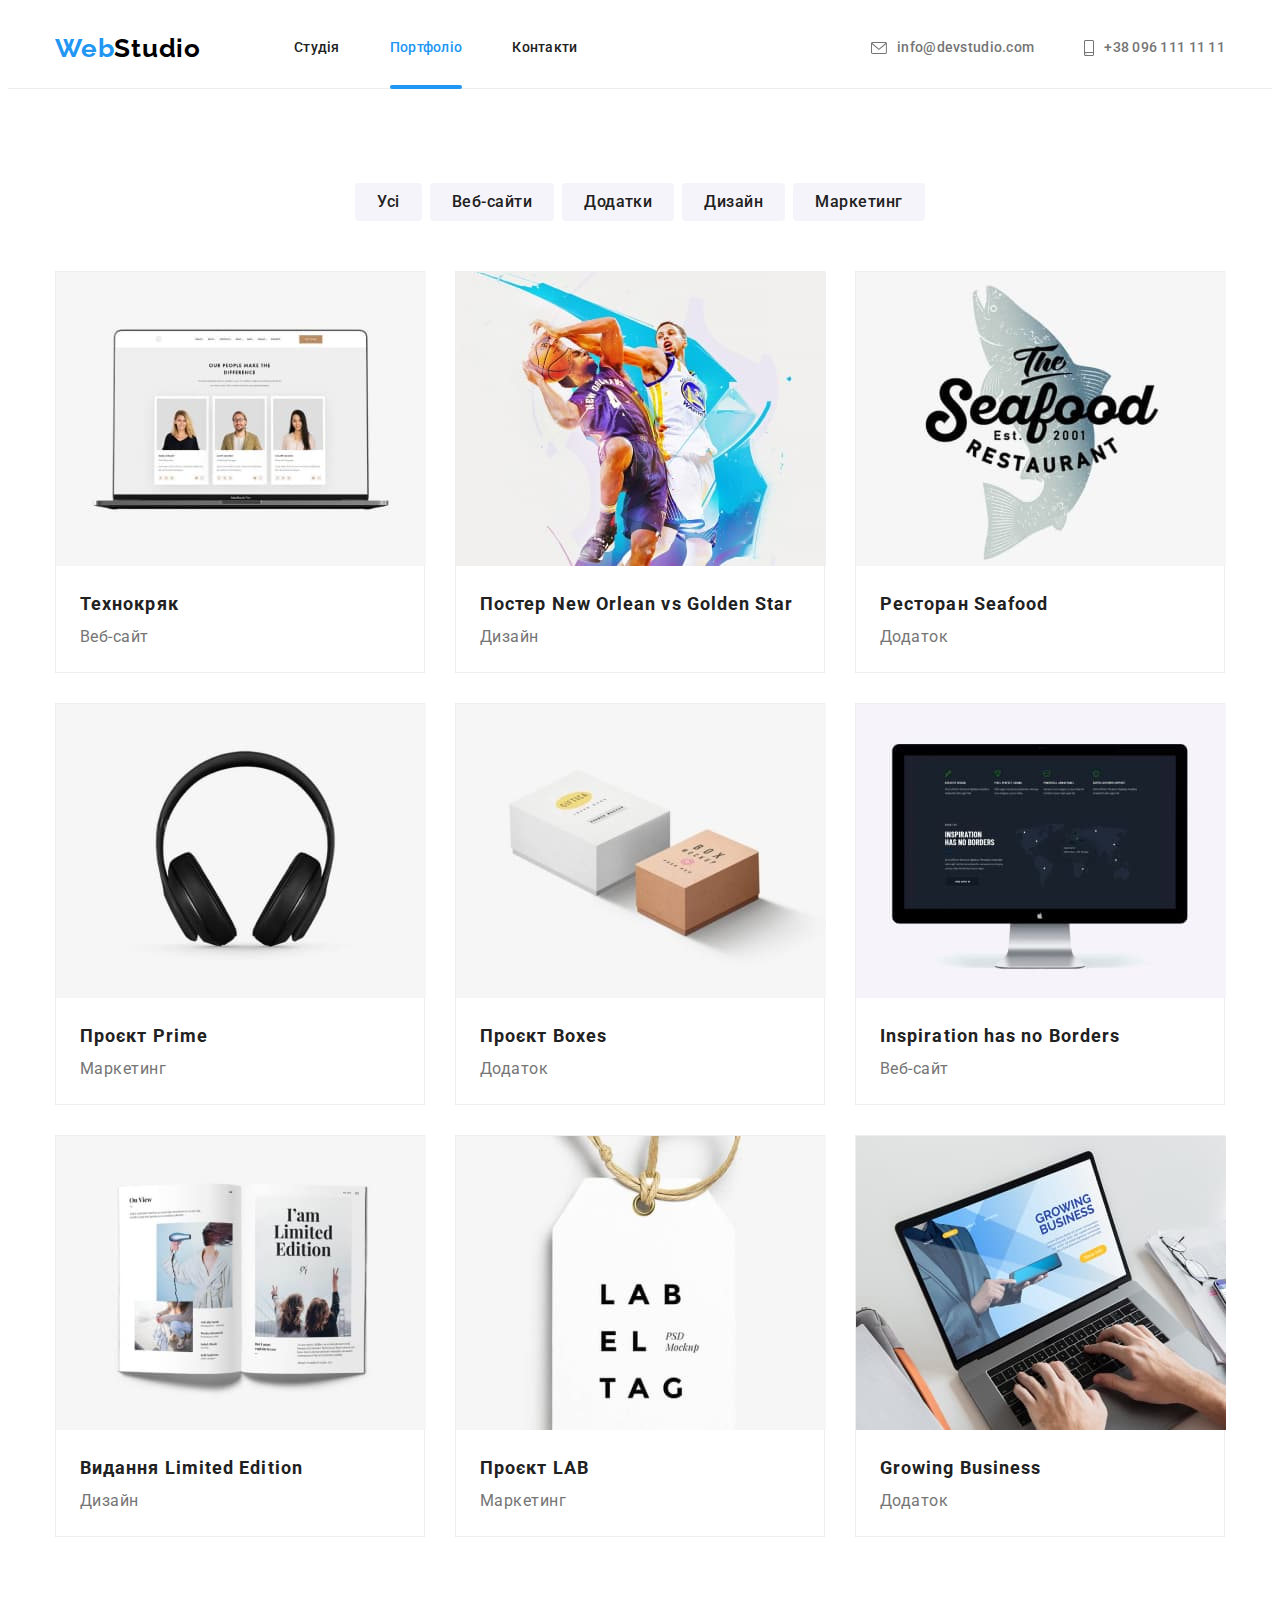
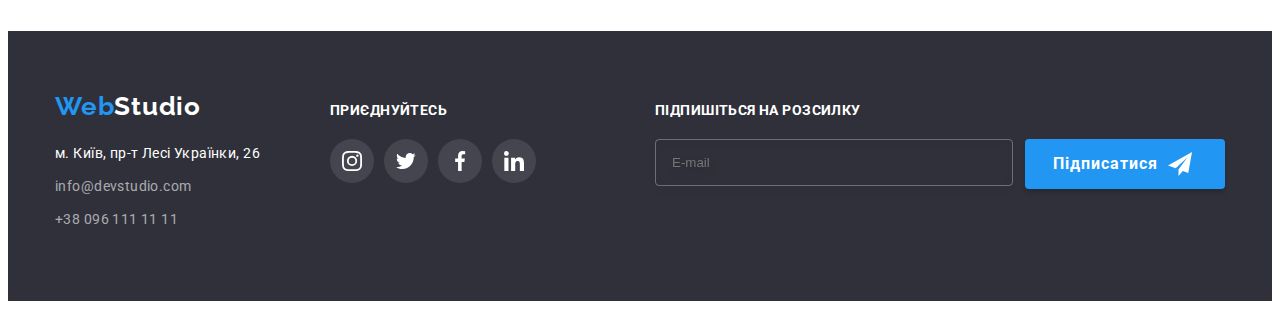
==== portfolio.html @ 9ee4680a "hw6" ====
<!DOCTYPE html>
<html lang="uk">
  <head>
    <meta charset="UTF-8" />
    <meta name="description" content="Портфоліо" />
    <link rel="preconnect" href="https://fonts.googleapis.com" />
    <link rel="preconnect" href="https://fonts.gstatic.com" crossorigin />
    <link href="https://fonts.googleapis.com/css2?family=Raleway:wght@700&family=Roboto:wght@400;500;700;900&display=swap" rel="stylesheet" />
    <link
      rel="stylesheet"
      href="https://cdnjs.cloudflare.com/ajax/libs/modern-normalize/1.1.0/modern-normalize.min.css"
      integrity="sha512-wpPYUAdjBVSE4KJnH1VR1HeZfpl1ub8YT/NKx4PuQ5NmX2tKuGu6U/JRp5y+Y8XG2tV+wKQpNHVUX03MfMFn9Q=="
      crossorigin="anonymous"
      referrerpolicy="no-referrer"
    />

    <link href="css/styles.css" rel="stylesheet" />
    <title>Портфоліо</title>
  </head>

  <body>
    <header class="profile">
      <div class="container header">
        <nav class="nav-box">
          <a class="logo" href="./index.html"> Web<span class="remark">Studio</span> </a>
          <ul class="list-head list">
            <li class="li-nav-head">
              <a class="link nav-head" href="./index.html">Студія</a>
            </li>
            <li class="li-nav-head">
              <a class="link nav-head current" href="./portfolio.html">Портфоліо</a>
            </li>
            <li class="li-nav-head">
              <a class="link nav-head" href="#">Контакти</a>
            </li>
          </ul>
        </nav>
        <ul class="list-contact list">
          <li class="li-nav-contact">
            <a class="link contacts" href="mailto:info@devstudio.com"
              ><svg class="contact-icon" width="16" height="12">
                <use href="./images/icons.svg#icon-envelope"></use></svg
              >info@devstudio.com</a
            >
          </li>
          <li class="li-nav-contact">
            <a class="link contacts" href="tel:+380961111111"
              ><svg class="contact-icon" width="10" height="16">
                <use href="./images/icons.svg#icon-smartphone"></use>
              </svg>
              +38 096 111 11 11
            </a>
          </li>
        </ul>
      </div>
    </header>

    <main>
      <section class="section">
        <div class="container">
          <h1 class="visually-hidden">Портфоліо</h1>
          <ul class="list-one list">
            <li class="btn-list"><button class="btn" type="button">Усі</button></li>
            <li class="btn-list"><button class="btn" type="button">Веб-сайти</button></li>
            <li class="btn-list"><button class="btn" type="button">Додатки</button></li>
            <li class="btn-list"><button class="btn" type="button">Дизайн</button></li>
            <li class="btn-list"><button class="btn" type="button">Маркетинг</button></li>
          </ul>
          <ul class="list-two list">
            <li class="container-li">
              <a href="" class="example">
                <div class="overlay-img">
                  <img src="./images/technocrack.jpg" alt="Ноутбук" width="370" />
                  <p class="overlay">
                    Ресурс пропонує комплексні пропозиції з різним рівнем функціоналу та сервісів. Все це дозволить відвідувачу отримати вичерпні відомості про компанію чи приватну особу.
                  </p>
                </div>
                <div class="img-box">
                  <h3 class="name">Технокряк</h3>
                  <p class="type">Веб-сайт</p>
                </div>
              </a>
            </li>
            <li class="container-li">
              <a href="" class="example">
                <div class="overlay-img">
                  <img src="./images/novsgs.jpg" alt="Баскет-лого" width="370" />
                  <p class="overlay">Exorcizamus te, omnis immundus spiritus, omnis satanica potestas, omnis incursio infernalis adversarii, omnis legio, omnis congregatio et secta diabolica</p>
                </div>
                <div class="img-box">
                  <h3 class="name">Постер New Orlean vs Golden Star</h3>
                  <p class="type">Дизайн</p>
                </div>
              </a>
            </li>
            <li class="container-li">
              <a href="" class="example">
                <div class="overlay-img">
                  <img src="./images/seafood.jpg" alt="Риба-лого" width="370" />
                  <p class="overlay">Exorcizamus te, omnis immundus spiritus, omnis satanica potestas, omnis incursio infernalis adversarii, omnis legio, omnis congregatio et secta diabolica</p>
                </div>
                <div class="img-box">
                  <h3 class="name">Ресторан Seafood</h3>
                  <p class="type">Додаток</p>
                </div>
              </a>
            </li>
            <li class="container-li">
              <a href="" class="example">
                <div class="overlay-img">
                  <img src="./images/earphones.jpg" alt="Навушники" width="370" />
                  <p class="overlay">Exorcizamus te, omnis immundus spiritus, omnis satanica potestas, omnis incursio infernalis adversarii, omnis legio, omnis congregatio et secta diabolica</p>
                </div>
                <div class="img-box">
                  <h3 class="name">Проєкт Prime</h3>
                  <p class="type">Маркетинг</p>
                </div>
              </a>
            </li>
            <li class="container-li">
              <a href="" class="example">
                <div class="overlay-img">
                  <img src="./images/boxes.jpg" alt="Коробки" width="370" />
                  <p class="overlay">Exorcizamus te, omnis immundus spiritus, omnis satanica potestas, omnis incursio infernalis adversarii, omnis legio, omnis congregatio et secta diabolica</p>
                </div>
                <div class="img-box">
                  <h3 class="name">Проєкт Boxes</h3>
                  <p class="type">Додаток</p>
                </div>
              </a>
            </li>
            <li class="container-li">
              <a href="" class="example">
                <div class="overlay-img">
                  <img src="./images/noborders.jpg" alt="Моноблок" width="370" />
                  <p class="overlay">Exorcizamus te, omnis immundus spiritus, omnis satanica potestas, omnis incursio infernalis adversarii, omnis legio, omnis congregatio et secta diabolica</p>
                </div>
                <div class="img-box">
                  <h3 class="name">Inspiration has no Borders</h3>
                  <p class="type">Веб-сайт</p>
                </div>
              </a>
            </li>
            <li class="container-li">
              <a href="" class="example">
                <div class="overlay-img">
                  <img src="./images/limitededition.jpg" alt="Лімітовані журнали" width="370" />
                  <p class="overlay">Exorcizamus te, omnis immundus spiritus, omnis satanica potestas, omnis incursio infernalis adversarii, omnis legio, omnis congregatio et secta diabolica</p>
                </div>
                <div class="img-box">
                  <h3 class="name">Видання Limited Edition</h3>
                  <p class="type">Дизайн</p>
                </div>
              </a>
            </li>
            <li class="container-li">
              <a href="" class="example">
                <div class="overlay-img">
                  <img src="./images/lab.jpg" alt="Бирка лаб" width="370" />
                  <p class="overlay">Exorcizamus te, omnis immundus spiritus, omnis satanica potestas, omnis incursio infernalis adversarii, omnis legio, omnis congregatio et secta diabolica</p>
                </div>
                <div class="img-box">
                  <h3 class="name">Проєкт LAB</h3>
                  <p class="type">Маркетинг</p>
                </div>
              </a>
            </li>
            <li class="container-li">
              <a href="" class="example">
                <div class="overlay-img">
                  <img src="./images/growingbussiness.jpg" alt="Лептоп" width="370" />
                  <p class="overlay">Exorcizamus te, omnis immundus spiritus, omnis satanica potestas, omnis incursio infernalis adversarii, omnis legio, omnis congregatio et secta diabolica</p>
                </div>

                <div class="img-box">
                  <h3 class="name">Growing Business</h3>
                  <p class="type">Додаток</p>
                </div>
              </a>
            </li>
          </ul>
        </div>
      </section>
    </main>

    <footer class="underground">
      <div class="container aside">
        <div>
          <a href="./index.html" class="logo">Web<span class="remark-footer">Studio</span></a>
          <address>
            <ul class="list footer-box">
              <li class="footer-address">
                <a class="map" href="https://goo.gl/maps/CPtrU1FHBa2aNyZL9" target="_blank" rel="noopener noreferrer nofollow">м. Київ, пр-т Лесі Українки, 26</a>
              </li>
              <li class="footer-address"><a class="contacts-footer" href="mailto:info@devstudio.com">info@devstudio.com</a></li>
              <li class="footer-address"><a class="contacts-footer" href="tel:+380961111111"> +38 096 111 11 11 </a></li>
            </ul>
          </address>
        </div>
        <div class="social-media">
          <p>Приєднуйтесь</p>
          <ul class="media-list">
            <li>
              <a href="" class="media-link">
                <svg class="footer-icon" width="20px" height="20">
                  <use href="./images/icons.svg#icon-instagram"></use>
                </svg>
              </a>
            </li>
            <li>
              <a href="" class="media-link">
                <svg class="footer-icon" width="20px" height="20">
                  <use href="./images/icons.svg#icon-twitter"></use>
                </svg>
              </a>
            </li>
            <li>
              <a href="" class="media-link">
                <svg class="footer-icon" width="20px" height="20">
                  <use href="./images/icons.svg#icon-facebook"></use>
                </svg>
              </a>
            </li>
            <li>
              <a href="" class="media-link">
                <svg class="footer-icon" width="20px" height="20">
                  <use href="./images/icons.svg#icon-linkedin"></use>
                </svg>
              </a>
            </li>
          </ul>
        </div>
         <form class="form footer-form">
              <p class="fottext-title title">Підпишіться на розсилку</p>
              <div class="form-space-cnt">
              <label class="form-space">
                <input class="form-input" type="email" name="e-mail" placeholder="E-mail" />
              </label>
              <button class="footer-btn" type="submit">
                Підписатися
                <svg class="footer-form-icon" width="24px" height="24">
                  <use href="./images/icons.svg#icon-telegram"></use>
                </svg>
              </button>
              </div>
            </form>
        </div>
      </div>
    </footer>
  </body>
</html>
---- css/styles.css ----
body {
    font-family: 'Roboto', sans-serif;
}

*,
*::before,
*::after {
    box-sizing: border-box;
}

:root {
    --logo-color: #2196F3;
    --logo-color-header: #000000;
    --logo-color-footer: #FFFFFF;
    --link-color: #212121;
    --contacts-color: #757575;
    --background-tablo-color: #2F303A;
    --background-team-color: #F5F4FA;
    --border-container-color: #EEEEEE;
    --contacts-footer-color: rgba(255, 255, 255, 0.6);
    --box-shadow-button: rgba(0, 0, 0, 0.15);
    --portrait-shd-one: rgba(0, 0, 0, 0.12);
    --portrait-shd-two: rgba(0, 0, 0, 0.14);
    --portrait-shd-three: rgba(0, 0, 0, 0.2);
    --btn-shd-one: rgba(0, 0, 0, 0.1);
    --btn-shd-two: rgba(0, 0, 0, 0.08);
    --icon-color: #AFB1B8;
    --logo-color-act: #188CE8;
    ;
}

p,
h1,
h2,
h3,
h4,
h5,
h6 {
    margin: 0;
}

ul,
ol {
    list-style: none;
    margin: 0;
    padding-left: 0;
}

a {
    text-decoration: none;
    color: inherit;
}

/* general values*/
.visually-hidden {
    position: absolute;
    white-space: nowrap;
    width: 1px;
    height: 1px;
    overflow: hidden;
    border: 0;
    padding: 0;
    clip: rect(0 0 0 0);
    clip-path: inset(50%);
    margin: -1px;
}

.list-head,
.list-contact {
    font-weight: 500;
    font-size: 14px;
    line-height: 1.14;
    letter-spacing: 0.02em;
}

.list-contact {
    display: flex;
    align-items: center;
    margin-left: auto;
}


.contact-icon {
    fill: var(--contacts-color);
    margin-right: 10px;
    transition: fill 250ms cubic-bezier(0.4, 0, 0.2, 1);
}

.li-nav-contact:not(:last-child) {
    margin-right: 50px;
}

.link {
    font-family: 'Roboto', sans-serif;
    text-decoration: none;
    color: var(--link-color);
    padding: 32px 0;
    display: block;
}

.link:hover,
.link:focus {
    font-family: 'Roboto', sans-serif;
    font-weight: 500;
    font-size: 14px;
    line-height: 1.14;
    letter-spacing: 0.02em;
    color: var(--logo-color);
}

.list {
    list-style: none;
    padding: 0;
}

.list-head {
    display: flex;
    margin-left: 93px;

}

.li-nav-head {
    margin-right: 50px;
}

.li-nav-head:last-child {
    margin-right: 0;
}

.container {

    width: 1200px;
    margin: 0 auto;
    padding-left: 15px;
    padding-right: 15px;

}

.header {
    display: flex;
}

.profile {
    background-color: var(--logo-color-footer);
    border-bottom: 1px solid #ECECEC
}

.nav-box {
    display: flex;
    align-items: center;
}

.list-head .nav-head {
    display: block;
    padding-top: 32px;
    padding-bottom: 32px;
    color: var(--link-color);
    transition: color 250ms cubic-bezier(0.4, 0, 0.2, 1);
}

.list-head .nav-head:hover,
.list-head .nav-head:focus {
    color: var(--logo-color);
}


.list-head .link.current {
    position: relative;
    color: var(--logo-color)
}

.list-head .link.current::after {
    position: absolute;
    bottom: -1px;
    display: block;
    content: '';
    width: 100%;
    height: 4px;
    background-color: var(--logo-color);
    border-radius: 2px;
}

.logo {
    font-family: 'Raleway', sans-serif;
    font-weight: 700;
    font-size: 26px;
    line-height: 1.19;
    letter-spacing: 0.03em;
    color: var(--logo-color);
    cursor: pointer;
    text-decoration: none;
}

.remark {
    color: var(--logo-color-header);
}

.remark-footer {
    color: var(--logo-color-footer);
    display: inline-block;
    margin-bottom: 20px;
}

.contacts {
    font-weight: 500;
    font-size: 14px;
    line-height: 1.14;
    letter-spacing: 0.02em;
    color: var(--contacts-color);
    text-decoration: none;
    display: inline-flex;
    padding: 32px 0;
    align-items: center;
    transition: color 250ms cubic-bezier(0.4, 0, 0.2, 1);


}

.contacts:hover,
.contacts:focus {
    color: var(--logo-color);
}

.contacts:hover svg {
    fill: var(--logo-color);
}

.contacts:focus svg {
    fill: var(--logo-color);
}

.hero {
    text-align: center;
    padding: 200px 0;
    color: var(--logo-color-footer);
    background: var(--background-tablo-color);
    max-width: 1600px;
    display: block;
    margin: auto;
}

.bg-hero {
    background-image: linear-gradient(to right,
            rgba(47, 48, 58, 0.4),
            rgba(47, 48, 58, 0.4)),
        url(../images/hero.jpg);
    background-repeat: no-repeat;
    background-position: center;
}

.slogan {
    font-weight: 900;
    font-size: 44px;
    line-height: 1.36;
    letter-spacing: 0.06em;
    text-transform: uppercase;
    color: var(--logo-color-footer);
    width: 696px;
    margin: 0 auto 30px auto;
}

.button {
    font-family: 'Roboto',
        sans-serif;
    background: var(--logo-color);
    box-shadow: 0px 4px 4px var(--box-shadow-button);
    border-radius: 4px;
    border: 0;
    cursor: pointer;
    font-weight: 700;
    font-size: 16px;
    line-height: 1.875;
    letter-spacing: 0.06em;
    width: 216px;
    display: inline-block;
    padding-bottom: 10px;
    padding-top: 10px;
    color: var(--logo-color-footer);
    transition: background-color 250ms cubic-bezier(0.4, 0, 0.2, 1);
}

.button:hover,
.button:focus {
    background: var(--logo-color-act);
    box-shadow: 0px 4px 4px var(--box-shadow-button);
    border-radius: 4px;
    border: 0;
    cursor: pointer;
}

.description-box {
    width: 270px;

}

.description-box::before {
    content: '';
    display: block;
    margin-bottom: 30px;
    height: 120px;
    border-radius: 4px;

    background-repeat: no-repeat;
    background-color: var(--background-team-color);
    background-position: center;
}

.description-box.icon-antenna-1::before {
    background-image: url(../images/1_antenna.svg);
}

.description-box.icon-clock-1::before {
    background-image: url(../images/2_clock.svg);
}

.description-box.icon-diagram-1::before {
    background-image: url(../images/3_diagram.svg);
}

.description-box.icon-astronaut-1::before {
    background-image: url(../images/4_astronaut.svg);
}

.description-box .chapter {
    font-weight: 700;
    line-height: 1.14;
    font-size: 14px;
    letter-spacing: 0.03em;
    text-transform: uppercase;
    color: var(--link-color);
    margin-top: 0;
    margin-bottom: 10px;
}

.description {

    line-height: 1.71;
    font-size: 14px;
    letter-spacing: 0.03em;
    color: var(--contacts-color);
    min-width: 270px;
    margin-top: 0;
    margin-bottom: 0;
}

.work {
    font-weight: 700;
    font-size: 36px;
    line-height: 1.16;
    text-align: center;
    letter-spacing: 0.03em;
    margin-bottom: 50px;
    color: var(--link-color);
    margin-top: 0;
}

.team {
    background: var(--background-team-color);
    padding-top: 94px;
    padding-bottom: 94px;
}

.worker {
    font-weight: 700;
    font-size: 36px;
    line-height: 1.16;
    text-align: center;
    letter-spacing: 0.03em;
    color: var(--link-color);
    margin: 94px 0 50px;
}

.portrait {
    background: var(--logo-color-footer);
    box-shadow: 0px 1px 3px var(--portrait-shd-one),
        0px 1px 1px var(--portrait-shd-two),
        0px 2px 1px var(--portrait-shd-three);
    border-radius: 0px 0px 4px 4px;
}

.portrait h3 {
    margin-bottom: 10px;
}

.portrait p {
    margin-bottom: 16px;
}

.portrait-box {
    padding: 30px 32px;
    justify-content: center;
}

.flex-container {
    display: flex;
    justify-content: space-between;
}

.active .picture-title {
    position: absolute;
    bottom: 0;

    width: 100%;
    padding-top: 27px;
    padding-bottom: 27px;
    text-align: center;
    letter-spacing: 0.03em;

    color: var(--logo-color-footer);
    background-color: rgba(47, 48, 58, 0.8);
}

.picture {
    display: block;
}

.picture-wrapper {
    position: relative;
    width: 370px;
    height: 294px;
}

.picture-title {
    font-size: 14px;
    line-height: 1.14;
    text-transform: uppercase;
    text-align: center;

}

.social-list {
    display: flex;
}

.social-list li+li {
    margin-left: 10px;
}

.names {

    font-weight: 500;
    font-size: 16px;
    line-height: 1.18;
    text-align: center;
    letter-spacing: 0.03em;
    color: var(--link-color);
    margin-bottom: 10px;
    margin-top: 0;
}

.job {
    font-size: 16px;
    line-height: 1.18;
    text-align: center;
    letter-spacing: 0.03em;
    color: var(--contacts-color);
    margin-top: 0;
    margin-bottom: 0;
}

/*section clients*/

.client-list {
    display: flex;
    justify-content: center;
}

.clients h2 {
    text-align: center;
    font-weight: bold;
    font-size: 36px;
    line-height: 1.2;
    text-align: center;
    letter-spacing: 0.03em;
    margin-bottom: 50px;
}

.client-link {
    display: flex;
    justify-content: center;
    align-items: center;
    width: 170px;
    height: 92px;
    border-radius: 4%;
    border: 1px solid var(--icon-color);
    background: rgba(255, 255, 255, 0.1);

}

.client-link:hover,
.client-link:focus {
    border-color: var(--logo-color);
    transition: border-color 250ms cubic-bezier(0.4, 0, 0.2, 1);
}

.client-link:hover svg,
.client-link:focus svg {
    fill: var(--logo-color);
    transition: fill 250ms cubic-bezier(0.4, 0, 0.2, 1);

}

.client-list li+li {
    margin-left: 30px;
}

.client-icon {
    fill: var(--icon-color);
}

/* end section clients */


/*          footer          */
.aside {
    display: flex;
    align-items: baseline;
}

.underground {
    background: var(--background-tablo-color);
    padding-top: 60px;
    padding-bottom: 60px;
}

.footer-address {
    margin-bottom: 9px;
}

.footer-address:last-child {
    margin-bottom: 0;
}

.btn-list:not(:last-child) {
    margin-right: 8px;
}

.map {
    font-style: normal;
    font-family: 'Roboto', sans-serif;
    font-size: 14px;
    line-height: 1.71;
    letter-spacing: 0.03em;
    color: var(--logo-color-footer);
    text-decoration: none;
}

.contacts-footer {
    font-style: normal;
    font-family: 'Roboto', sans-serif;
    font-size: 14px;
    line-height: 1.71;
    letter-spacing: 0.03em;
    color: var(--contacts-footer-color);
    text-decoration: none;
    margin-bottom: 9px;
    display: block;
}

.footer-form {

    margin-left: auto;
}

.footer-form .form-space {
    margin-right: 12px;
}

.form-space-cnt {
    display: flex;
}

.fottext-title {
    font-weight: bold;
    font-size: 14px;
    line-height: 1.2;
    letter-spacing: 0.03em;
    text-transform: uppercase;
    margin-bottom: 20px;
    color: var(--logo-color-footer);
    letter-spacing: 0.03em;
    text-transform: uppercase;
    margin-bottom: 20px;
}

.footer-form .form-input {
    width: 358px;
    padding: 15px 16px;
    border: 1px solid rgba(255, 255, 255, 0.3);
    filter: drop-shadow(0px 4px 4px rgba(0, 0, 0, 0.15));
    border-radius: 4px;
    cursor: pointer;
    background-color: transparent;
    color: var(--logo-color-footer);
}

.footer-form .footer-btn {
    display: inline-flex;
    align-items: center;
    margin-top: auto;
}

.footer-btn {
    display: inline-block;
    min-width: 200px;
    font-family: inherit;
    color: var(--logo-color-footer);
    padding: 10px 28px;
    background: var(--logo-color);
    box-shadow: 0px 4px 4px rgba(0, 0, 0, 0.15);
    border-radius: 4px;
    border: 0;
    align-items: center;
    text-align: center;
    letter-spacing: 0.06em;
    font-style: normal;
    font-weight: 700;
    font-size: 16px;
    line-height: 1.875;

    transition: background-color 250ms cubic-bezier(0.4, 0, 0.2, 1);
}

.footer-btn:focus,
.footer-btn:hover {
    background-color: var(--logo-color-act);
}

.footer-form-icon {
    margin-left: 10px;
}

/* social links*/


.social-media {
    margin-left: 70px;
}

.social-media p {
    font-weight: bold;
    font-size: 14px;
    line-height: 1.2;
    letter-spacing: 0.03em;
    text-transform: uppercase;
    margin-bottom: 20px;
    color: var(--logo-color-footer);
}

.media-list {
    display: flex;
}

.media-list li+li {
    margin-left: 10px;
}

.media-icon {
    fill: var(--icon-color);
    transition: fill 250ms cubic-bezier(0.4, 0, 0.2, 1);

}

.footer-icon {
    fill: var(--logo-color-footer);
    transition: fill 250ms cubic-bezier(0.4, 0, 0.2, 1);
}

.media-link {
    display: inline-flex;
    justify-content: center;
    align-items: center;
    width: 44px;
    height: 44px;
    border-radius: 50%;
    background: rgba(255, 255, 255, 0.1);
    transition: background-color 250ms cubic-bezier(0.4, 0, 0.2, 1);
}

.media-link:hover,
.media-link:focus {
    background-color: var(--logo-color);
}

.media-link:hover svg,
.media-link:focus svg {
    fill: var(--logo-color-footer);
}

/* end social links*/

.section-main {
    padding-top: 94px;
}

.section {
    padding-top: 94px;
    padding-bottom: 94px;
}

.list-one {
    display: flex;
    justify-content: center;
    margin-bottom: 50px;
}

.list-two {
    display: flex;
    justify-content: space-between;
    flex-wrap: wrap;
}

.btn {
    font-family: 'Roboto', sans-serif;
    background: var(--background-team-color);
    border-radius: 4px;
    border: 0;
    cursor: pointer;
    font-weight: 500;
    font-size: 16px;
    line-height: 1.625;
    text-align: center;
    letter-spacing: 0.03em;
    color: var(--link-color);
    display: block;
    padding: 6px 22px;
    transition: color 250ms cubic-bezier(0.4, 0, 0.2, 1);
}

.btn:hover,
.btn:focus {
    background: var(--logo-color);
    border-radius: 4px;
    box-shadow: 0px 3px 1px var(--btn-shd-one),
        0px 1px 2px var(--btn-shd-two),
        0px 2px 2px var(--portrait-shd-one);
    font-weight: 500;
    font-size: 16px;
    line-height: 1.625;
    text-align: center;
    letter-spacing: 0.03em;
    color: var(--logo-color-footer);
    transition: background-color 250ms cubic-bezier(0.4, 0, 0.2, 1);
}

.name {
    font-family: 'Roboto',
        sans-serif;
    font-weight: 700;
    font-size: 18px;
    line-height: 2;
    letter-spacing: 0.06em;
    color: var(--link-color);
}

.type {
    font-family: 'Roboto',
        sans-serif;
    font-size: 16px;
    line-height: 1.875;
    letter-spacing: 0.03em;
    color: var(--contacts-color);
}

.img-box {
    padding: 20px 24px;
    border-bottom: 1px solid var(--borderCardPortfolio);
    border-left: 1px solid var(--borderCardPortfolio);
    border-right: 1px solid var(--borderCardPortfolio);
}

.container-li {
    background: var(--logo-color-footer);
    width: 370px;
    border: 1px solid #EEEEEE;
}

.container-li:not(:nth-last-child(-n+3)) {
    margin-bottom: 30px;
}

.container-li:hover,
.container-li:focus {
    background: #FFFFFF;
    border: 1px solid #EEEEEE;
    box-shadow: 0px 1px 1px rgba(0, 0, 0, 0.12), 0px 4px 4px rgba(0, 0, 0, 0.06), 1px 4px 6px rgba(0, 0, 0, 0.16);
}

.container-li .overlay-img {
    position: relative;
    overflow: hidden;
    width: 370px;
    height: 294px;
}

.container-li .overlay {
    position: absolute;
    top: 0;
    padding: 63px 24px;
    width: 100%;
    height: 100%;

    font-size: 18px;
    line-height: 28px;

    color: var(--logo-color-footer);
    background-color: var(--logo-color);
    opacity: 0.9;
    transform: translateY(100%);

    transition: transform 250ms cubic-bezier(0.4, 0, 0.2, 1);
}

.example:hover .overlay,
.example:focus .overlay {
    transform: translateY(0);
}

img {
    display: block;
    max-width: 100%;
    height: auto;
}

/* Modal window*/

.backdrop {
    position: fixed;
    top: 0;
    left: 0;

    width: 100%;
    height: 100%;

    background-color: rgba(0, 0, 0, 0.2);
    opacity: 1;
    transform: scale(1);

    transition: opacity 250ms cubic-bezier(0.4, 0, 0.2, 1),
        transform 250ms cubic-bezier(0.4, 0, 0.2, 1);
}

.backdrop.is-hidden {
    opacity: 0;
    visibility: visible;
    pointer-events: none;
    transform: scale(0);

    transition: opacity 250ms cubic-bezier(0.4, 0, 0.2, 1),
        transform 250ms cubic-bezier(0.4, 0, 0.2, 1);
}

.modal {
    position: absolute;
    top: 50%;
    left: 50%;
    transform: translate(-50%, -50%);
    padding: 40px;
    min-width: 528px;
    min-height: 581px;

    background: #ffffff;
    box-shadow: 0px 1px 3px rgba(0, 0, 0, 0.12), 0px 1px 1px rgba(0, 0, 0, 0.14),
        0px 2px 1px rgba(0, 0, 0, 0.2);
    border-radius: 4px;

    transition: opacity 250ms cubic-bezier(0.4, 0, 0.2, 1),
        transform 250ms cubic-bezier(0.4, 0, 0.2, 1);
}

.modal-button {
    position: absolute;
    top: 8px;
    right: 8px;

    display: flex;

    width: 30px;
    height: 30px;

    background-color: var(--logo-color-footer);
    border: 1px solid rgba(0, 0, 0, 0.1);
    border-radius: 50%;
    cursor: pointer;
    padding: 0;
    justify-content: center;
    align-items: center;
}

.modal-button .modal-btn-close {
    width: 11px;
    height: 11px;

}

.modal-button:hover,
.modal-button:focus {
    fill: var(--logo-color);
    transition: fill 250ms cubic-bezier(0.4, 0, 0.2, 1);
}


.modal-form .modal-text {
    margin-bottom: 12px;
    text-align: center;

    font-size: 20px;
    line-height: 1.15;

    color: var(--link-color);
}

.modal-form .modal-form-space {
    position: relative;

    display: flex;
    flex-direction: column;
}

.modal-form .form-input {
    margin-bottom: 10px;
    padding: 11px 12px 11px 42px;

    border: 1px solid rgba(33, 33, 33, 0.2);
    box-sizing: border-box;
    border-radius: 4px;

    cursor: pointer;

    transition: border 250ms cubic-bezier(0.4, 0, 0.2, 1);
}

.modal-form .form-textarea {
    margin-bottom: 10px;
    padding: 12px 16px;
    min-height: 120px;

    border: 1px solid rgba(33, 33, 33, 0.2);
    box-sizing: border-box;
    border-radius: 4px;

    resize: none;
    cursor: pointer;

    transition: border 250ms cubic-bezier(0.4, 0, 0.2, 1);
}

.modal-form .checkbox-label {
    position: relative;
    display: flex;
    flex-direction: row;
    justify-content: center;
    align-items: center;
    margin-bottom: 30px;
}

.modal-form .label-text {
    font-size: 14px;
    line-height: 1.64;
}

.checkbox-label {
    display: flex;
    margin-left: 5px;

    font-size: 14px;
    line-height: 1.64;
}

.modal-link {
    color: var(--logo-color);
    text-decoration: underline;
}

.checkbox-label .label-text {
    margin-bottom: 0;
}

.checkbox-label .checkbox-icon {
    display: inline-block;
    margin-right: 7px;
    width: 16px;
    height: 15px;


    border: 2px solid var(--logo-color-header);
    border-radius: 2px;

    opacity: 1;

    transition: opacity 250ms cubic-bezier(0.4, 0, 0.2, 1);
}

.checked-icon {
    position: absolute;

    top: 0;
    left: 0;
    transform: translate(12px, 4px);
    width: 15px;
    height: 15px;

    opacity: 0;

    transition: opacity 250ms cubic-bezier(0.4, 0, 0.2, 1);
}

.form-checkbox:checked+.checkbox-icon {
    opacity: 0;
}

.form-checkbox:checked~.checked-icon {
    opacity: 1;
    background-image: url(../images/V.svg);
    background-color: #2196F3;
    border-color: transparent;
    background-size: contain;
    background-repeat: no-repeat;

}

.modal-form .submit-btn {
    display: block;
    margin-left: auto;
    margin-right: auto;
}

.modal-form-space .icon {
    position: absolute;
    width: 18px;
    height: 18px;
    transform: translate(12px, 38px);

    fill: var(--logo-color-header);

    transition: fill 250ms cubic-bezier(0.4, 0, 0.2, 1);
}

.modal-form-space:focus-within .icon {
    fill: var(--logo-color);
}

.modal-form-space:focus-within .form-input,
.modal-form-space:focus-within .form-textarea {
    border: 1px solid var(--logo-color);
    outline: 0;
}

.modal-form-space:hover .icon {
    fill: var(--logo-color);
}

.modal-form-space:hover .form-textarea,
.modal-form-space:hover .form-input {
    border: 1px solid var(--logo-color);
}

.submit-btn {
    display: inline-block;
    min-width: 200px;
    padding: 10px 28px;

    background-color: var(--logo-color);
    color: var(--logo-color-footer);

    font-family: inherit;
    font-weight: 700;
    font-size: 16px;
    line-height: 30px;
    letter-spacing: 0.06em;

    box-shadow: 0px 4px 4px rgba(0, 0, 0, 0.15);
    border: none;
    border-radius: 4px;

    cursor: pointer;
}

.submit-btn:focus,
.submit-btn:hover {
    background-color: var(--logo-color-act);
}
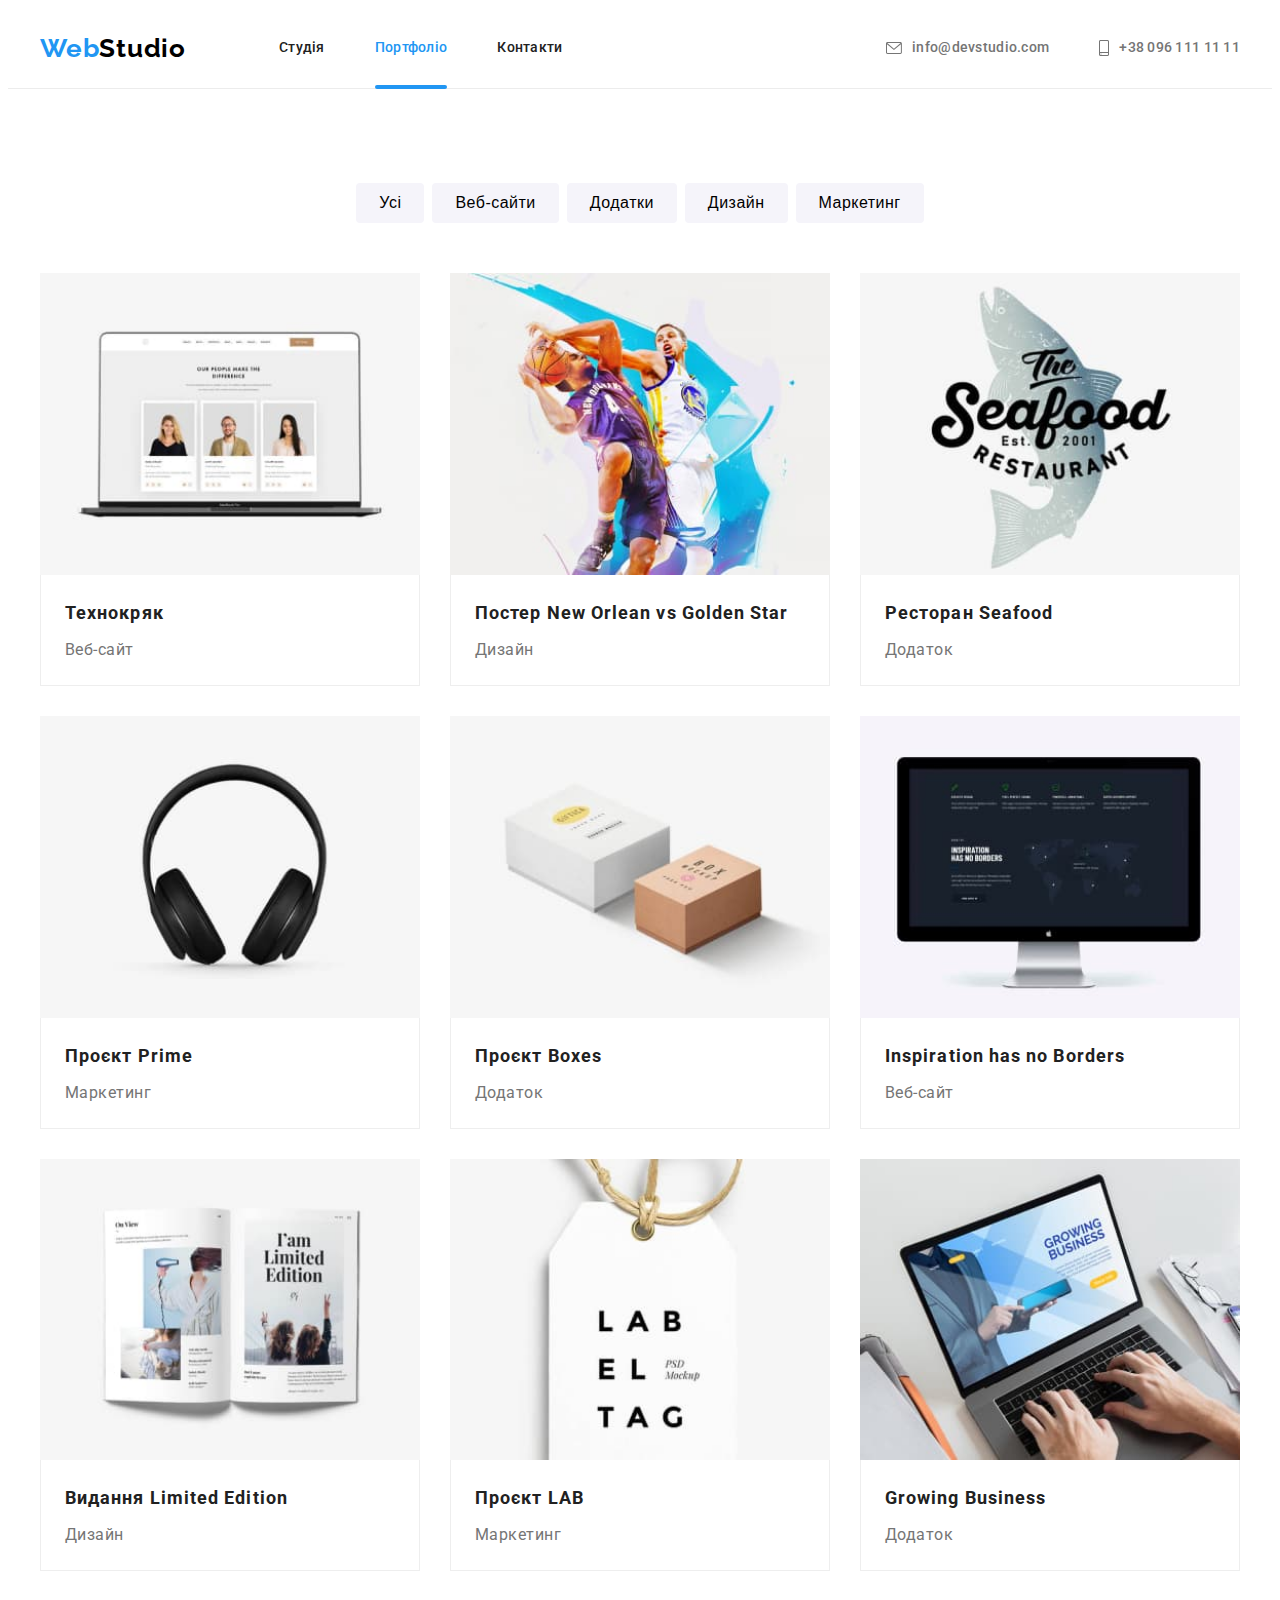
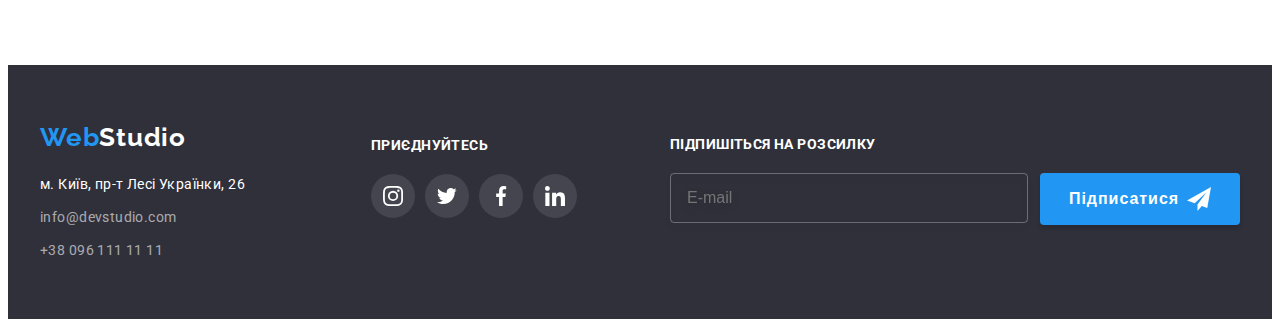
==== commit 1e7d41b3: "REMASTER ALL CSS IN PROJECT WTF" ====
--- a/portfolio.html
+++ b/portfolio.html
@@ -13,39 +13,39 @@
       crossorigin="anonymous"
       referrerpolicy="no-referrer"
     />
-
+    <link rel="stylesheet" href="./css/main.min.css" />
     <link href="css/styles.css" rel="stylesheet" />
     <title>Портфоліо</title>
   </head>
 
   <body>
-    <header class="profile">
-      <div class="container header">
+    <header class="header">
+      <div class="container header__flex">
         <nav class="nav-box">
-          <a class="logo" href="./index.html"> Web<span class="remark">Studio</span> </a>
-          <ul class="list-head list">
-            <li class="li-nav-head">
-              <a class="link nav-head" href="./index.html">Студія</a>
-            </li>
-            <li class="li-nav-head">
-              <a class="link nav-head current" href="./portfolio.html">Портфоліо</a>
-            </li>
-            <li class="li-nav-head">
-              <a class="link nav-head" href="#">Контакти</a>
+          <a class="nav-box__logo logo" href="./index.html"> Web<span class="nav-box__logo--remark logo">Studio</span> </a>
+          <ul class="list nav-box__list">
+            <li>
+              <a class="nav-box__link" href="./index.html">Студія</a>
+            </li>
+            <li>
+              <a class="nav-box__link current" href="./portfolio.html">Портфоліо</a>
+            </li>
+            <li>
+              <a class="nav-box__link" href="#">Контакти</a>
             </li>
           </ul>
         </nav>
-        <ul class="list-contact list">
-          <li class="li-nav-contact">
-            <a class="link contacts" href="mailto:info@devstudio.com"
-              ><svg class="contact-icon" width="16" height="12">
+        <ul class="list list-contact">
+          <li>
+            <a class="list-contact__item" href="mailto:info@devstudio.com"
+              ><svg class="list-contact__icon" width="16" height="12">
                 <use href="./images/icons.svg#icon-envelope"></use></svg
               >info@devstudio.com</a
             >
           </li>
-          <li class="li-nav-contact">
-            <a class="link contacts" href="tel:+380961111111"
-              ><svg class="contact-icon" width="10" height="16">
+          <li>
+            <a class="list-contact__item" href="tel:+380961111111"
+              ><svg class="list-contact__icon" width="10" height="16">
                 <use href="./images/icons.svg#icon-smartphone"></use>
               </svg>
               +38 096 111 11 11
@@ -56,125 +56,141 @@
     </header>
 
     <main>
-      <section class="section">
+      <section class="filter section">
         <div class="container">
-          <h1 class="visually-hidden">Портфоліо</h1>
-          <ul class="list-one list">
-            <li class="btn-list"><button class="btn" type="button">Усі</button></li>
-            <li class="btn-list"><button class="btn" type="button">Веб-сайти</button></li>
-            <li class="btn-list"><button class="btn" type="button">Додатки</button></li>
-            <li class="btn-list"><button class="btn" type="button">Дизайн</button></li>
-            <li class="btn-list"><button class="btn" type="button">Маркетинг</button></li>
-          </ul>
-          <ul class="list-two list">
-            <li class="container-li">
-              <a href="" class="example">
-                <div class="overlay-img">
+          <h1 class="filter__name visually-hidden">Портфоліо</h1>
+          <ul class="filter__list list">
+            <li class="item"><button class="filter__button" type="button">Усі</button></li>
+            <li class="item"><button class="filter__button" type="button">Веб-сайти</button></li>
+            <li class="item"><button class="filter__button" type="button">Додатки</button></li>
+            <li class="item"><button class="filter__button" type="button">Дизайн</button></li>
+            <li class="item"><button class="filter__button" type="button">Маркетинг</button></li>
+          </ul>
+          <ul class="projects__list list">
+            <li class="projects__item">
+              <a href="" class="projects__example">
+                <div class="project__img">
                   <img src="./images/technocrack.jpg" alt="Ноутбук" width="370" />
-                  <p class="overlay">
+                  <p class="projects__overlay">
                     Ресурс пропонує комплексні пропозиції з різним рівнем функціоналу та сервісів. Все це дозволить відвідувачу отримати вичерпні відомості про компанію чи приватну особу.
                   </p>
                 </div>
-                <div class="img-box">
-                  <h3 class="name">Технокряк</h3>
-                  <p class="type">Веб-сайт</p>
-                </div>
-              </a>
-            </li>
-            <li class="container-li">
-              <a href="" class="example">
-                <div class="overlay-img">
+                <div class="projects__content">
+                  <h2 class="project__subtitle">Технокряк</h2>
+                  <p class="project__text">Веб-сайт</p>
+                </div>
+              </a>
+            </li>
+            <li class="projects__item">
+              <a href="" class="projects__example">
+                <div class="project__img">
                   <img src="./images/novsgs.jpg" alt="Баскет-лого" width="370" />
-                  <p class="overlay">Exorcizamus te, omnis immundus spiritus, omnis satanica potestas, omnis incursio infernalis adversarii, omnis legio, omnis congregatio et secta diabolica</p>
-                </div>
-                <div class="img-box">
-                  <h3 class="name">Постер New Orlean vs Golden Star</h3>
-                  <p class="type">Дизайн</p>
-                </div>
-              </a>
-            </li>
-            <li class="container-li">
-              <a href="" class="example">
-                <div class="overlay-img">
+                  <p class="projects__overlay">
+                    Exorcizamus te, omnis immundus spiritus, omnis satanica potestas, omnis incursio infernalis adversarii, omnis legio, omnis congregatio et secta diabolica
+                  </p>
+                </div>
+                <div class="projects__content">
+                  <h2 class="project__subtitle">Постер New Orlean vs Golden Star</h2>
+                  <p class="project__text">Дизайн</p>
+                </div>
+              </a>
+            </li>
+            <li class="projects__item">
+              <a href="" class="projects__example">
+                <div class="project__img">
                   <img src="./images/seafood.jpg" alt="Риба-лого" width="370" />
-                  <p class="overlay">Exorcizamus te, omnis immundus spiritus, omnis satanica potestas, omnis incursio infernalis adversarii, omnis legio, omnis congregatio et secta diabolica</p>
-                </div>
-                <div class="img-box">
-                  <h3 class="name">Ресторан Seafood</h3>
-                  <p class="type">Додаток</p>
-                </div>
-              </a>
-            </li>
-            <li class="container-li">
-              <a href="" class="example">
-                <div class="overlay-img">
+                  <p class="projects__overlay">
+                    Exorcizamus te, omnis immundus spiritus, omnis satanica potestas, omnis incursio infernalis adversarii, omnis legio, omnis congregatio et secta diabolica
+                  </p>
+                </div>
+                <div class="projects__content">
+                  <h2 class="project__subtitle">Ресторан Seafood</h2>
+                  <p class="project__text">Додаток</p>
+                </div>
+              </a>
+            </li>
+            <li class="projects__item">
+              <a href="" class="projects__example">
+                <div class="project__img">
                   <img src="./images/earphones.jpg" alt="Навушники" width="370" />
-                  <p class="overlay">Exorcizamus te, omnis immundus spiritus, omnis satanica potestas, omnis incursio infernalis adversarii, omnis legio, omnis congregatio et secta diabolica</p>
-                </div>
-                <div class="img-box">
-                  <h3 class="name">Проєкт Prime</h3>
-                  <p class="type">Маркетинг</p>
-                </div>
-              </a>
-            </li>
-            <li class="container-li">
-              <a href="" class="example">
-                <div class="overlay-img">
+                  <p class="projects__overlay">
+                    Exorcizamus te, omnis immundus spiritus, omnis satanica potestas, omnis incursio infernalis adversarii, omnis legio, omnis congregatio et secta diabolica
+                  </p>
+                </div>
+                <div class="projects__content">
+                  <h2 class="project__subtitle">Проєкт Prime</h2>
+                  <p class="project__text">Маркетинг</p>
+                </div>
+              </a>
+            </li>
+            <li class="projects__item">
+              <a href="" class="projects__example">
+                <div class="project__img">
                   <img src="./images/boxes.jpg" alt="Коробки" width="370" />
-                  <p class="overlay">Exorcizamus te, omnis immundus spiritus, omnis satanica potestas, omnis incursio infernalis adversarii, omnis legio, omnis congregatio et secta diabolica</p>
-                </div>
-                <div class="img-box">
-                  <h3 class="name">Проєкт Boxes</h3>
-                  <p class="type">Додаток</p>
-                </div>
-              </a>
-            </li>
-            <li class="container-li">
-              <a href="" class="example">
-                <div class="overlay-img">
+                  <p class="projects__overlay">
+                    Exorcizamus te, omnis immundus spiritus, omnis satanica potestas, omnis incursio infernalis adversarii, omnis legio, omnis congregatio et secta diabolica
+                  </p>
+                </div>
+                <div class="projects__content">
+                  <h2 class="project__subtitle">Проєкт Boxes</h2>
+                  <p class="project__text">Додаток</p>
+                </div>
+              </a>
+            </li>
+            <li class="projects__item">
+              <a href="" class="projects__example">
+                <div class="project__img">
                   <img src="./images/noborders.jpg" alt="Моноблок" width="370" />
-                  <p class="overlay">Exorcizamus te, omnis immundus spiritus, omnis satanica potestas, omnis incursio infernalis adversarii, omnis legio, omnis congregatio et secta diabolica</p>
-                </div>
-                <div class="img-box">
-                  <h3 class="name">Inspiration has no Borders</h3>
-                  <p class="type">Веб-сайт</p>
-                </div>
-              </a>
-            </li>
-            <li class="container-li">
-              <a href="" class="example">
-                <div class="overlay-img">
+                  <p class="projects__overlay">
+                    Exorcizamus te, omnis immundus spiritus, omnis satanica potestas, omnis incursio infernalis adversarii, omnis legio, omnis congregatio et secta diabolica
+                  </p>
+                </div>
+                <div class="projects__content">
+                  <h2 class="project__subtitle">Inspiration has no Borders</h2>
+                  <p class="project__text">Веб-сайт</p>
+                </div>
+              </a>
+            </li>
+            <li class="projects__item">
+              <a href="" class="projects__example">
+                <div class="project__img">
                   <img src="./images/limitededition.jpg" alt="Лімітовані журнали" width="370" />
-                  <p class="overlay">Exorcizamus te, omnis immundus spiritus, omnis satanica potestas, omnis incursio infernalis adversarii, omnis legio, omnis congregatio et secta diabolica</p>
-                </div>
-                <div class="img-box">
-                  <h3 class="name">Видання Limited Edition</h3>
-                  <p class="type">Дизайн</p>
-                </div>
-              </a>
-            </li>
-            <li class="container-li">
-              <a href="" class="example">
-                <div class="overlay-img">
+                  <p class="projects__overlay">
+                    Exorcizamus te, omnis immundus spiritus, omnis satanica potestas, omnis incursio infernalis adversarii, omnis legio, omnis congregatio et secta diabolica
+                  </p>
+                </div>
+                <div class="projects__content">
+                  <h2 class="project__subtitle">Видання Limited Edition</h2>
+                  <p class="project__text">Дизайн</p>
+                </div>
+              </a>
+            </li>
+            <li class="projects__item">
+              <a href="" class="projects__example">
+                <div class="project__img">
                   <img src="./images/lab.jpg" alt="Бирка лаб" width="370" />
-                  <p class="overlay">Exorcizamus te, omnis immundus spiritus, omnis satanica potestas, omnis incursio infernalis adversarii, omnis legio, omnis congregatio et secta diabolica</p>
-                </div>
-                <div class="img-box">
-                  <h3 class="name">Проєкт LAB</h3>
-                  <p class="type">Маркетинг</p>
-                </div>
-              </a>
-            </li>
-            <li class="container-li">
-              <a href="" class="example">
-                <div class="overlay-img">
+                  <p class="projects__overlay">
+                    Exorcizamus te, omnis immundus spiritus, omnis satanica potestas, omnis incursio infernalis adversarii, omnis legio, omnis congregatio et secta diabolica
+                  </p>
+                </div>
+                <div class="projects__content">
+                  <h2 class="project__subtitle">Проєкт LAB</h2>
+                  <p class="project__text">Маркетинг</p>
+                </div>
+              </a>
+            </li>
+            <li class="projects__item">
+              <a href="" class="projects__example">
+                <div class="project__img">
                   <img src="./images/growingbussiness.jpg" alt="Лептоп" width="370" />
-                  <p class="overlay">Exorcizamus te, omnis immundus spiritus, omnis satanica potestas, omnis incursio infernalis adversarii, omnis legio, omnis congregatio et secta diabolica</p>
-                </div>
-
-                <div class="img-box">
-                  <h3 class="name">Growing Business</h3>
-                  <p class="type">Додаток</p>
+                  <p class="projects__overlay">
+                    Exorcizamus te, omnis immundus spiritus, omnis satanica potestas, omnis incursio infernalis adversarii, omnis legio, omnis congregatio et secta diabolica
+                  </p>
+                </div>
+
+                <div class="projects__content">
+                  <h2 class="project__subtitle">Growing Business</h2>
+                  <p class="project__text">Додаток</p>
                 </div>
               </a>
             </li>
@@ -183,68 +199,67 @@
       </section>
     </main>
 
-    <footer class="underground">
-      <div class="container aside">
+    <footer class="footer">
+      <div class="container footer_flex">
         <div>
-          <a href="./index.html" class="logo">Web<span class="remark-footer">Studio</span></a>
-          <address>
-            <ul class="list footer-box">
-              <li class="footer-address">
-                <a class="map" href="https://goo.gl/maps/CPtrU1FHBa2aNyZL9" target="_blank" rel="noopener noreferrer nofollow">м. Київ, пр-т Лесі Українки, 26</a>
+          <a href="./index.html" class="footer_logo logo">Web<span class="footer_logo--white logo">Studio</span></a>
+          <address class="address">
+            <ul class="address__list list">
+              <li class="address__item">
+                <a class="address__location" href="https://goo.gl/maps/CPtrU1FHBa2aNyZL9" target="_blank" rel="noopener noreferrer nofollow">м. Київ, пр-т Лесі Українки, 26</a>
               </li>
-              <li class="footer-address"><a class="contacts-footer" href="mailto:info@devstudio.com">info@devstudio.com</a></li>
-              <li class="footer-address"><a class="contacts-footer" href="tel:+380961111111"> +38 096 111 11 11 </a></li>
+              <li class="address__item">
+                <a class="address__mail" href="mailto:info@devstudio.com">info@devstudio.com</a>
+              </li>
+              <li class="address__item">
+                <a class="address__phone" href="tel:+380961111111"> +38 096 111 11 11 </a>
+              </li>
             </ul>
           </address>
         </div>
-        <div class="social-media">
-          <p>Приєднуйтесь</p>
-          <ul class="media-list">
-            <li>
-              <a href="" class="media-link">
-                <svg class="footer-icon" width="20px" height="20">
-                  <use href="./images/icons.svg#icon-instagram"></use>
-                </svg>
-              </a>
-            </li>
-            <li>
-              <a href="" class="media-link">
-                <svg class="footer-icon" width="20px" height="20">
-                  <use href="./images/icons.svg#icon-twitter"></use>
-                </svg>
-              </a>
-            </li>
-            <li>
-              <a href="" class="media-link">
-                <svg class="footer-icon" width="20px" height="20">
-                  <use href="./images/icons.svg#icon-facebook"></use>
-                </svg>
-              </a>
-            </li>
-            <li>
-              <a href="" class="media-link">
-                <svg class="footer-icon" width="20px" height="20">
-                  <use href="./images/icons.svg#icon-linkedin"></use>
-                </svg>
-              </a>
-            </li>
-          </ul>
-        </div>
-         <form class="form footer-form">
-              <p class="fottext-title title">Підпишіться на розсилку</p>
-              <div class="form-space-cnt">
-              <label class="form-space">
-                <input class="form-input" type="email" name="e-mail" placeholder="E-mail" />
-              </label>
-              <button class="footer-btn" type="submit">
-                Підписатися
-                <svg class="footer-form-icon" width="24px" height="24">
-                  <use href="./images/icons.svg#icon-telegram"></use>
-                </svg>
-              </button>
-              </div>
-            </form>
-        </div>
+        <section class="footer-socials section">
+          <h2 class="footer-socials__name name">Приєднуйтесь</h2>
+          <ul class="footer-socials__list list">
+            <li class="footer-socials__item">
+              <a class="footer-socials__link" href="https://www.instagram.com/" target="_blank" aria-label="instagram"
+                ><svg class="footer-socials__icon" width="20" height="20">
+                  <use href="./images/icons.svg#icon-instagram"></use></svg
+              ></a>
+            </li>
+            <li class="footer-socials__item">
+              <a class="footer-socials__link" href="https://twitter.com/" target="_blank" aria-label="twitter"
+                ><svg class="footer-socials__icon" width="20" height="20">
+                  <use href="./images/icons.svg#icon-twitter"></use></svg
+              ></a>
+            </li>
+            <li class="footer-socials__item">
+              <a class="footer-socials__link" href="https://www.facebook.com/" target="_blank" aria-label="facebook"
+                ><svg class="footer-socials__icon" width="20" height="20">
+                  <use href="./images/icons.svg#icon-facebook"></use></svg
+              ></a>
+            </li>
+            <li class="footer-socials__item">
+              <a class="footer-socials__link" href="https://www.linkedin.com/" target="_blank" aria-label="linkedin"
+                ><svg class="footer-socials__icon" width="20" height="20">
+                  <use href="./images/icons.svg#icon-linkedin"></use></svg
+              ></a>
+            </li>
+          </ul>
+        </section>
+        <section class="subscribe section">
+          <h2 class="subscribe__name name">Підпишіться на розсилку</h2>
+          <form class="subscribe__form">
+            <label>
+              <input type="email" name="e-mail" placeholder="E-mail" />
+            </label>
+            <button class="subscribe__button" type="submit">
+              Підписатися
+              <svg class="subscribe__icon" width="24px" height="24">
+                <use href="./images/icons.svg#icon-telegram"></use>
+              </svg>
+            </button>
+          </form>
+        </section>
       </div>
     </footer>
   </body>
--- a/css/main.min.css
+++ b/css/main.min.css
@@ -0,0 +1 @@
+:root{--primary-text-color: #212121;--title-text-color: #757575;--button-color: #FFFFFF;--accent-color: #2196F3;--contact-color: rgba(255, 255, 255, 0.6);--filter-color: #F5F4FA;--main-background: #2F303A;--hero-background: #F5F4FA;--icon-color: #AFB1B8}body{font-family:"Roboto",sans-serif;background:#fff;color:var(--primary-text-color)}img{display:block;width:100%;height:auto}a{text-decoration:none}h1,h2,h3{margin:0}p{margin:0}.container{max-width:1200px;padding-left:15px;padding-right:15px;margin:auto}.section{padding-top:94px;padding-bottom:94px}.list{list-style:none;margin:0;padding-left:0}.logo{font-family:"Raleway";font-weight:700;font-size:26px;line-height:1.19;letter-spacing:.03em;color:var(--accent-color)}.secondary-name{margin-bottom:50px;font-weight:700;font-size:36px;line-height:1.16;text-align:center;letter-spacing:.03em}.name{margin-bottom:20px;font-weight:700;font-size:14px;line-height:1.14;letter-spacing:.03em;text-transform:uppercase;color:var(--button-color)}.visually-hidden{position:absolute;white-space:nowrap;width:1px;height:1px;overflow:hidden;border:0;padding:0;clip:rect(0 0 0 0);-webkit-clip-path:inset(50%);clip-path:inset(50%);margin:-1px}.header{border-bottom:1px solid #ececec}.header__flex{display:flex;align-items:center}.nav-box{display:flex;align-items:center}.nav-box__logo--remark{margin-right:93px;color:#000}.nav-box__list{display:flex;gap:50px}.nav-box__link{display:inline-block;padding-top:32px;padding-bottom:32px;font-weight:500;font-size:14px;line-height:1.14;letter-spacing:.02em;color:var(--primary-text-color);transition:color 250ms cubic-bezier(0.4, 0, 0.2, 1)}.nav-box__link:hover,.nav-box__link:focus{color:var(--accent-color)}.current{color:var(--accent-color);position:relative}.current::after{content:"";position:absolute;display:inline-block;left:0px;bottom:-1px;width:100%;height:4px;background-color:var(--accent-color);border-radius:2px}.list-contact{display:flex;margin-left:auto;gap:50px}.list-contact__item{display:flex;align-items:center;font-weight:500;font-size:14px;line-height:1.14;letter-spacing:.02em;color:var(--title-text-color);transition:color 250ms cubic-bezier(0.4, 0, 0.2, 1)}.list-contact__item:hover,.list-contact__item:focus{color:var(--accent-color)}.list-contact__icon{margin-right:10px;fill:var(--title-text-color);transition:fill 250ms cubic-bezier(0.4, 0, 0.2, 1)}.list-contact__item:hover .list-contact__icon,.list-contact__item:focus .list-contact__icon{fill:var(--accent-color)}.hero{margin:auto;padding:200px 0px;max-width:1600px;background-image:linear-gradient(to right, rgba(47, 48, 58, 0.4), rgba(47, 48, 58, 0.4)),url(../images/hero.jpg);background-repeat:no-repeat,no-repeat;background-size:cover,cover;background-position:center,center;text-align:center}.hero__tagline{margin:auto;margin-bottom:30px;width:696px;font-weight:900;font-size:44px;line-height:1.36;text-align:center;letter-spacing:.06em;text-transform:uppercase;color:var(--button-color)}.hero__button{padding:10px 32px;display:inline-block;font-weight:700;font-size:16px;line-height:1.87;letter-spacing:.06em;color:var(--button-color);background-color:var(--accent-color);border-radius:4px;cursor:pointer;border:1px solid rgba(0,0,0,0);transition:background-color 250ms cubic-bezier(0.4, 0, 0.2, 1)}.hero__button:hover,.hero__button:focus{background-color:#188ce8}.features-section{padding-bottom:0}.features-section__list{display:flex}.features-section__title{margin-bottom:10px;font-weight:700;font-size:14px;line-height:1.14;letter-spacing:.03em;text-transform:uppercase}.features-section__box{margin-bottom:30px;display:flex;justify-content:center;align-items:center;height:120px;background-color:var(--hero-background)}.features-section__text{font-size:14px;line-height:1.71;letter-spacing:.03em;color:var(--title-text-color)}.features-section__item{flex-basis:calc((100% - 90px)/4);margin-right:30px}.features-section__item:last-child{margin-right:0}.specialization__list{display:flex}.specialization__text{position:absolute;display:flex;bottom:0px;width:100%;height:70px;align-items:center;justify-content:center;font-weight:700;font-size:14px;line-height:1.14;letter-spacing:.03em;text-transform:uppercase;color:var(--button-color);background:rgba(47,48,58,.8)}.specialization__item{flex-basis:calc((100% - 60px)/3);margin-right:30px;position:relative}.specialization__item:last-child{margin-right:0}.team{background-color:var(--hero-background)}.team__list{display:flex}.team__item{flex-basis:calc((100% - 90px)/4);margin-right:30px;background-color:var(--button-color);box-shadow:0px 1px 3px rgba(0,0,0,.12),0px 1px 1px rgba(0,0,0,.14),0px 2px 1px rgba(0,0,0,.2);border-radius:0px 0px 4px 4px}.team__item:last-child{margin-right:0}.team__developer{padding-top:30px;padding-bottom:10px;font-weight:500;font-size:16px;line-height:1.18;text-align:center;letter-spacing:.03em}.team__position{margin-bottom:16px;font-size:16px;line-height:1.18;text-align:center;letter-spacing:.03em;color:var(--title-text-color)}.socials{display:flex;justify-content:center}.socials__link{display:flex;width:44px;height:44px;justify-content:center;align-items:center;background-color:var(--button-color);border-radius:50%;box-shadow:none;transition:background-color 250ms cubic-bezier(0.4, 0, 0.2, 1)}.socials__link:hover,.socials__link:focus{cursor:pointer;background-color:var(--accent-color)}.socials__item{margin-bottom:30px;margin-right:10px}.socials__item:last-child{margin-right:0}.socials__icon{fill:var(--icon-color);transition:fill 250ms cubic-bezier(0.4, 0, 0.2, 1)}.socials__link:hover .socials__icon,.socials__link:focus .socials__icon{fill:var(--button-color)}.clients__list{display:flex}.clients__link{display:flex;height:92px;flex-basis:calc((100% - 150px)/6);margin-right:30px;justify-content:center;align-items:center;border:1px solid #afb1b8;border-radius:4px;transition:border 250ms cubic-bezier(0.4, 0, 0.2, 1)}.clients__link:last-child{margin-right:0}.clients__link:hover,.clients__link:focus{cursor:pointer;border:1px solid var(--accent-color)}.clients__icon{fill:var(--icon-color);transition:fill 250ms cubic-bezier(0.4, 0, 0.2, 1)}.clients__link:hover .clients__icon,.clients__link:focus .clients__icon{fill:var(--accent-color)}.filter__name{padding-bottom:30px;font-weight:900;font-size:44px;line-height:1.36;text-align:center;letter-spacing:.06em;text-transform:uppercase;color:var(--primary-text-color)}.filter__list{margin-bottom:50px;gap:8px;display:flex;justify-content:center}.filter__button{font-weight:500;font-size:16px;line-height:1.62;text-align:center;letter-spacing:.03em;cursor:pointer;background-color:var(--filter-color);border-radius:4px;padding:6px 22px;border:1px solid rgba(0,0,0,0);transition:background-color 250ms cubic-bezier(0.4, 0, 0.2, 1),color 250ms cubic-bezier(0.4, 0, 0.2, 1),box-shadow 250ms cubic-bezier(0.4, 0, 0.2, 1)}.filter__button:hover,.filter__button:focus{color:var(--button-color);background-color:var(--accent-color);box-shadow:0px 3px 1px rgba(0,0,0,.1),0px 1px 2px rgba(0,0,0,.08),0px 2px 2px rgba(0,0,0,.12)}.projects__list{display:flex;flex-wrap:wrap}.projects__item{flex-basis:calc((100% - 60px)/3);margin-right:30px;margin-bottom:30px;background:var(--button-color);transition:box-shadow 250ms cubic-bezier(0.4, 0, 0.2, 1)}.projects__item:nth-child(3n){margin-right:0}.projects__item:nth-child(7n){margin-bottom:0}.projects__item:nth-child(8n){margin-bottom:0}.projects__item:nth-child(9n){margin-bottom:0}.projects__item:hover,.projects__item:focus{box-shadow:0px 1px 1px rgba(0,0,0,.12),0px 4px 4px rgba(0,0,0,.06),1px 4px 6px rgba(0,0,0,.16)}.projects__item:hover+.projects__example,.projects__item:focus+.projects__example{box-shadow:0px 1px 1px rgba(0,0,0,.12),0px 4px 4px rgba(0,0,0,.06),1px 4px 6px rgba(0,0,0,.16)}.project__img{position:relative;overflow:hidden}.projects__overlay{position:absolute;display:flex;bottom:-100%;height:100%;padding-left:24px;padding-right:24px;align-items:center;justify-content:center;font-size:18px;line-height:1.55;letter-spacing:.03em;color:var(--button-color);background:rgba(33,150,243,.9);opacity:0;transition:250ms cubic-bezier(0.4, 0, 0.2, 1);transform:translateY(0)}.projects__example:hover .projects__overlay,.projects__example:focus .projects__overlay{opacity:1;transform:translateY(-100%)}.projects__content{border-right:1px solid #eee;border-bottom:1px solid #eee;border-left:1px solid #eee}.project__subtitle{padding-top:20px;padding-bottom:4px;padding-left:24px;font-weight:700;font-size:18px;line-height:2;letter-spacing:.06em;color:var(--primary-text-color)}.project__text{padding-bottom:20px;padding-left:24px;font-size:16px;line-height:1.87;letter-spacing:.03em;color:var(--title-text-color)}.footer{background-color:var(--main-background)}.footer_flex{display:flex;align-items:center}.footer_logo--white{margin-bottom:20px;color:var(--button-color);display:inline-block}.address{display:inline-block;font-style:normal;margin-right:70px;width:231px;font-size:14px;line-height:1.71;letter-spacing:.03em}.address__item{margin-bottom:9px}.address__item:last-child{margin-bottom:0px}.address__location{color:var(--button-color);transition:color 250ms cubic-bezier(0.4, 0, 0.2, 1)}.address__location:hover,.address__location:focus{color:var(--accent-color)}.address__mail{color:var(--contact-color);transition:color 250ms cubic-bezier(0.4, 0, 0.2, 1)}.address__mail:hover,.address__mail:focus{color:var(--accent-color)}.address__phone{color:var(--contact-color);transition:color 250ms cubic-bezier(0.4, 0, 0.2, 1)}.address__phone:hover,.address__phone:focus{color:var(--accent-color)}.footer-socials{margin-right:93px;padding-top:72px;padding-bottom:100px}.footer-socials__list{display:flex}.footer-socials__item{margin-right:10px}.footer-socials__item:last-child{margin-right:0}.footer-socials__link{display:flex;width:44px;height:44px;justify-content:center;fill:var(--button-color);align-items:center;background:rgba(255,255,255,.1);border-radius:50%;transition:background-color 250ms cubic-bezier(0.4, 0, 0.2, 1)}.footer-socials__link:hover,.footer-socials__link:focus{cursor:pointer;background-color:var(--accent-color)}.footer-socials__icon{display:flex;fill:var(--button-color)}.subscribe{padding-top:72px}.subscribe::-moz-placeholder{font-size:16px;line-height:1.25;display:flex;align-items:center;letter-spacing:.03em;color:rgba(255,255,255,.6)}.subscribe:-ms-input-placeholder{font-size:16px;line-height:1.25;display:flex;align-items:center;letter-spacing:.03em;color:rgba(255,255,255,.6)}.subscribe::placeholder{font-size:16px;line-height:1.25;display:flex;align-items:center;letter-spacing:.03em;color:rgba(255,255,255,.6)}.subscribe__button{margin:0;position:relative;width:200px;padding:10px 62px 10px 28px;font-weight:700;font-size:16px;line-height:30px;letter-spacing:.06em;color:#fff;background:var(--accent-color);box-shadow:0px 4px 4px rgba(0,0,0,.15);border-radius:4px;border:1px solid rgba(0,0,0,0);cursor:pointer;transition:background-color 250ms cubic-bezier(0.4, 0, 0.2, 1)}.subscribe__button:hover,.subscribe__button:focus{background-color:#188ce8}.subscribe__icon{position:absolute;top:13px;right:28px}.subscribe__form{display:flex}.subscribe__form input{box-sizing:border-box;margin-right:12px;padding-left:16px;width:358px;height:50px;font-size:16px;line-height:1.25;color:var(--button-color);border:1px solid rgba(255,255,255,.3);filter:drop-shadow(0px 4px 4px rgba(0, 0, 0, 0.15));border-radius:4px;background:rgba(0,0,0,0)}.subscribe__form input:focus{outline:none}.backdrop{position:fixed;top:0;left:0;width:100%;height:100%;background-color:rgba(0,0,0,.2)}.backdrop__button{position:absolute;top:8px;right:8px;display:flex;width:30px;height:30px;justify-content:center;align-items:center;background:#fff;border:1px solid rgba(0,0,0,.1);border-radius:50%;transition:250ms cubic-bezier(0.4, 0, 0.2, 1)}.backdrop__button:hover,.backdrop__button:focus{cursor:pointer;fill:var(--accent-color)}.backdrop__icon{fill:var(--primary-text-color)}.backdrop__button:hover .backdrop__icon,.backdrop__button:focus .backdrop__icon{fill:var(--accent-color)}.is-hidden{opacity:0;pointer-events:none;transition:opacity 250ms cubic-bezier(0.4, 0, 0.2, 1)}.is-hidden .modal{transform:translate(-50%, -50%) scale(0)}.modal{position:absolute;top:50%;left:50%;width:528px;background:var(--button-color);box-shadow:0px 1px 3px rgba(0,0,0,.12),0px 1px 1px rgba(0,0,0,.14),0px 2px 1px rgba(0,0,0,.2);opacity:1;border-radius:4px;transform:translate(-50%, -50%) scale(1);transition:transform 250ms cubic-bezier(0.4, 0, 0.2, 1)}.form{width:100%;padding:40px 0}.form__title{margin-bottom:12px;padding-right:39px;padding-left:41px;font-weight:700;font-size:20px;line-height:1.15;text-align:center;letter-spacing:.03em}.form__send{margin:auto;padding:10px 52px;font-weight:700;font-size:16px;line-height:1.87;display:flex;align-items:center;text-align:center;letter-spacing:.06em;background-color:var(--accent-color);color:var(--button-color);box-shadow:0px 4px 4px rgba(0,0,0,.15);border-radius:4px;border:1px solid rgba(0,0,0,0);transition:250ms cubic-bezier(0.4, 0, 0.2, 1)}.form__send:hover,.form__send:focus{cursor:pointer;background-color:#188ce8}.form-element{position:relative;display:flex;flex-direction:column;padding:0 40px;margin-bottom:10px;font-style:normal;font-size:12px;line-height:1.16;letter-spacing:.01em;color:var(--title-text-color)}.form-element__icon{position:absolute;display:flex;bottom:11px;left:52px;width:18px;height:18px;justify-content:center;align-items:center;transition:250ms cubic-bezier(0.4, 0, 0.2, 1)}.form-element label{margin-bottom:4px;font-size:14px;line-height:1.64;color:var(--primary-text-color)}.form-element input{padding-left:42px;width:100%;height:40px;font-size:16px;border:1px solid rgba(33,33,33,.2);border-radius:4px;transition:250ms cubic-bezier(0.4, 0, 0.2, 1)}.form-element input:hover,.form-element input:focus{border:1px solid var(--accent-color);outline:none}.form-element input:hover+.form-element__icon,.form-element input:focus+.form-element__icon{fill:#188ce8}.form-comment{display:flex;flex-direction:column;margin-bottom:20px;padding:0 40px;font-size:12px;line-height:1.16;letter-spacing:.01em;color:var(--title-text-color)}.form-comment label{margin-bottom:4px;font-size:14px;line-height:1.64;color:var(--primary-text-color)}.form-comment textarea{padding:12px 16px;width:100%;height:120px;font-weight:400;font-size:12px;line-height:1.16;letter-spacing:.01em;border:1px solid rgba(33,33,33,.2);border-radius:4px;transition:250ms cubic-bezier(0.4, 0, 0.2, 1)}.form-comment textarea:hover,.form-comment textarea:focus{border:1px solid var(--accent-color);outline:none}.form-comment textarea::-moz-placeholder{font-size:12px;line-height:1.16;letter-spacing:.01em;color:rgba(117,117,117,.5)}.form-comment textarea:-ms-input-placeholder{font-size:12px;line-height:1.16;letter-spacing:.01em;color:rgba(117,117,117,.5)}.form-comment textarea::placeholder{font-size:12px;line-height:1.16;letter-spacing:.01em;color:rgba(117,117,117,.5)}.form-checkbox{display:flex;align-items:center;justify-content:center;padding-right:51px;padding-left:52px;margin-bottom:30px;font-style:normal;font-size:12px;line-height:1.16;letter-spacing:.01em;color:var(--title-text-color)}.form-checkbox label{display:flex;align-items:center;justify-content:center;font-size:14px;line-height:1.71;letter-spacing:.03em;color:var(--title-text-color)}.form-checkbox__checkmark{display:inline-block;margin-right:8px;width:16px;height:15px;background-color:var(--button-color);border:2px solid var(--primary-text-color);border-radius:2px}.form-checkbox__contract{margin-left:5px;font-size:14px;line-height:1.71;letter-spacing:.03em;-webkit-text-decoration-line:underline;text-decoration-line:underline;color:var(--accent-color)}.form-checkbox input{-webkit-appearance:none;-moz-appearance:none;appearance:none}.form-checkbox input:checked+.form-checkbox__checkmark{background-color:var(--accent-color);border-color:rgba(0,0,0,0);background-image:url(../images/v.svg);background-repeat:no-repeat;background-size:contain;background-origin:border-box;background-position:center}/*# sourceMappingURL=main.min.css.map */